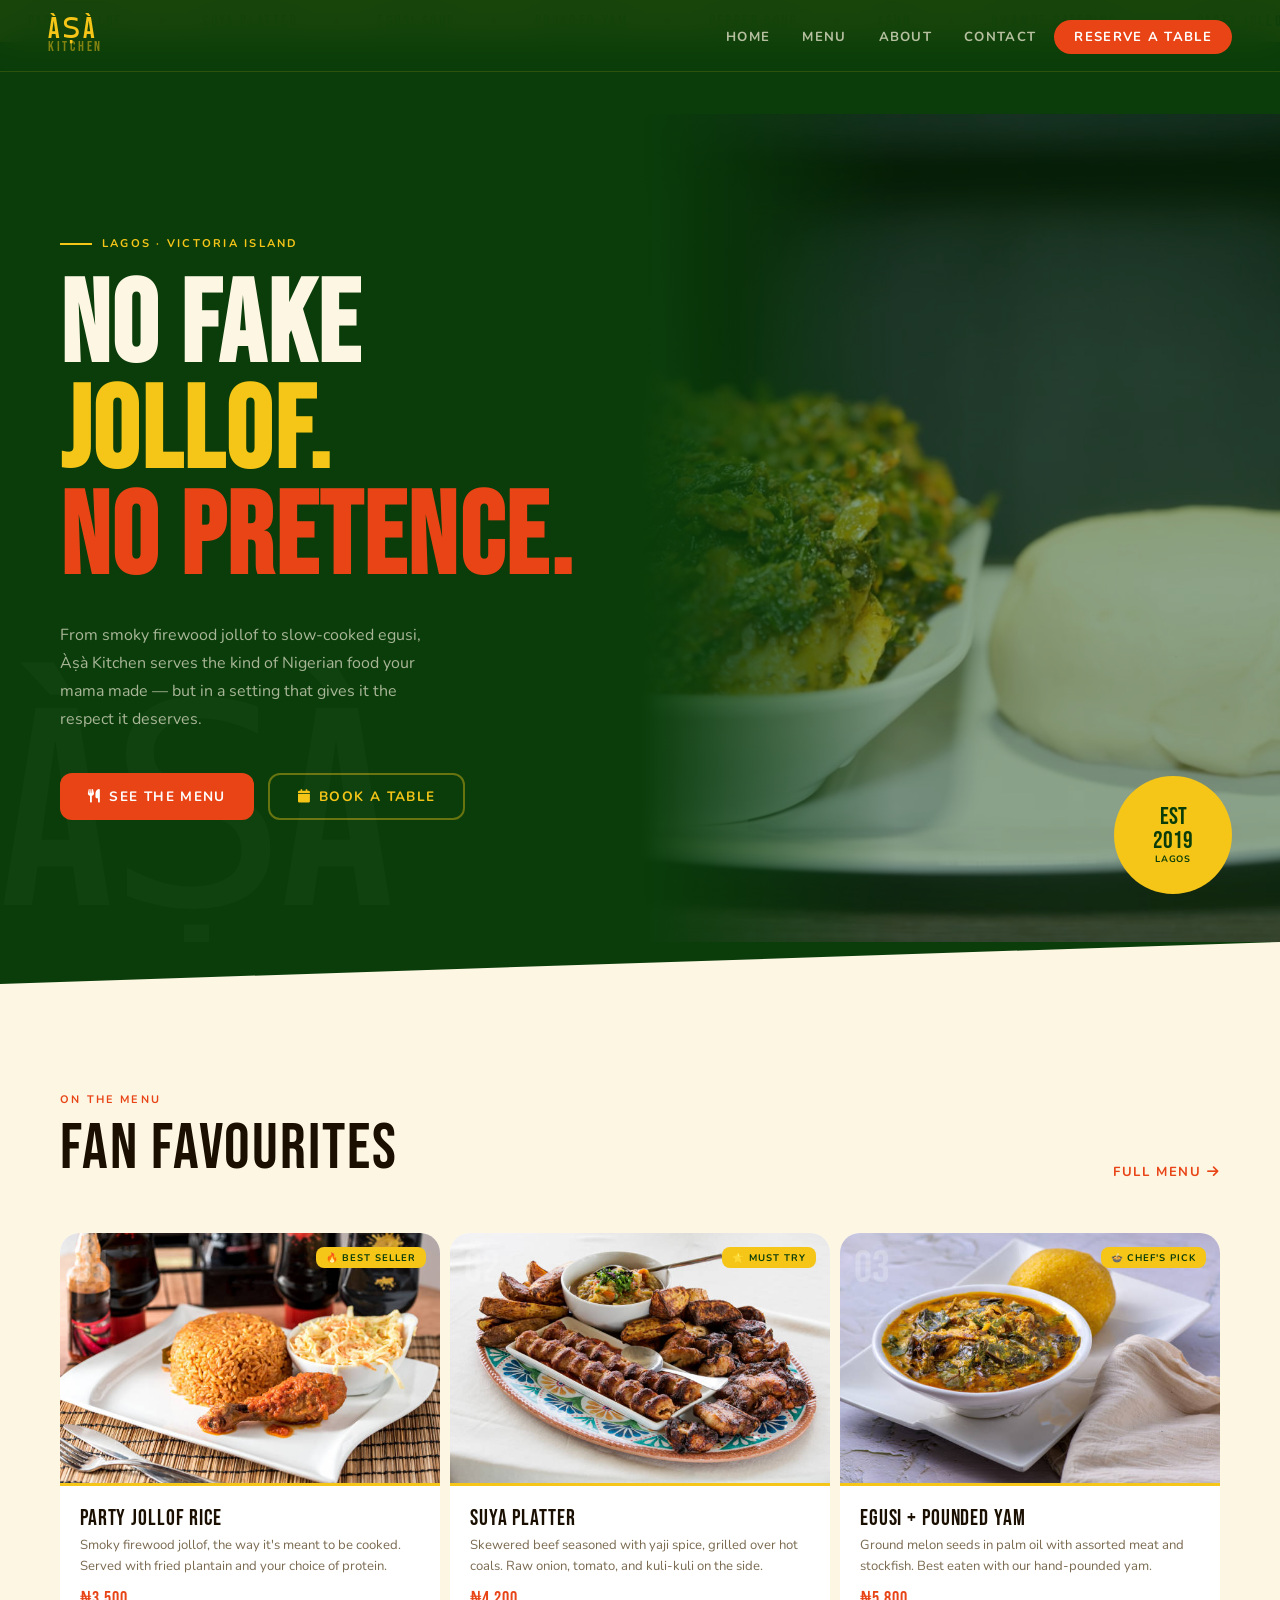
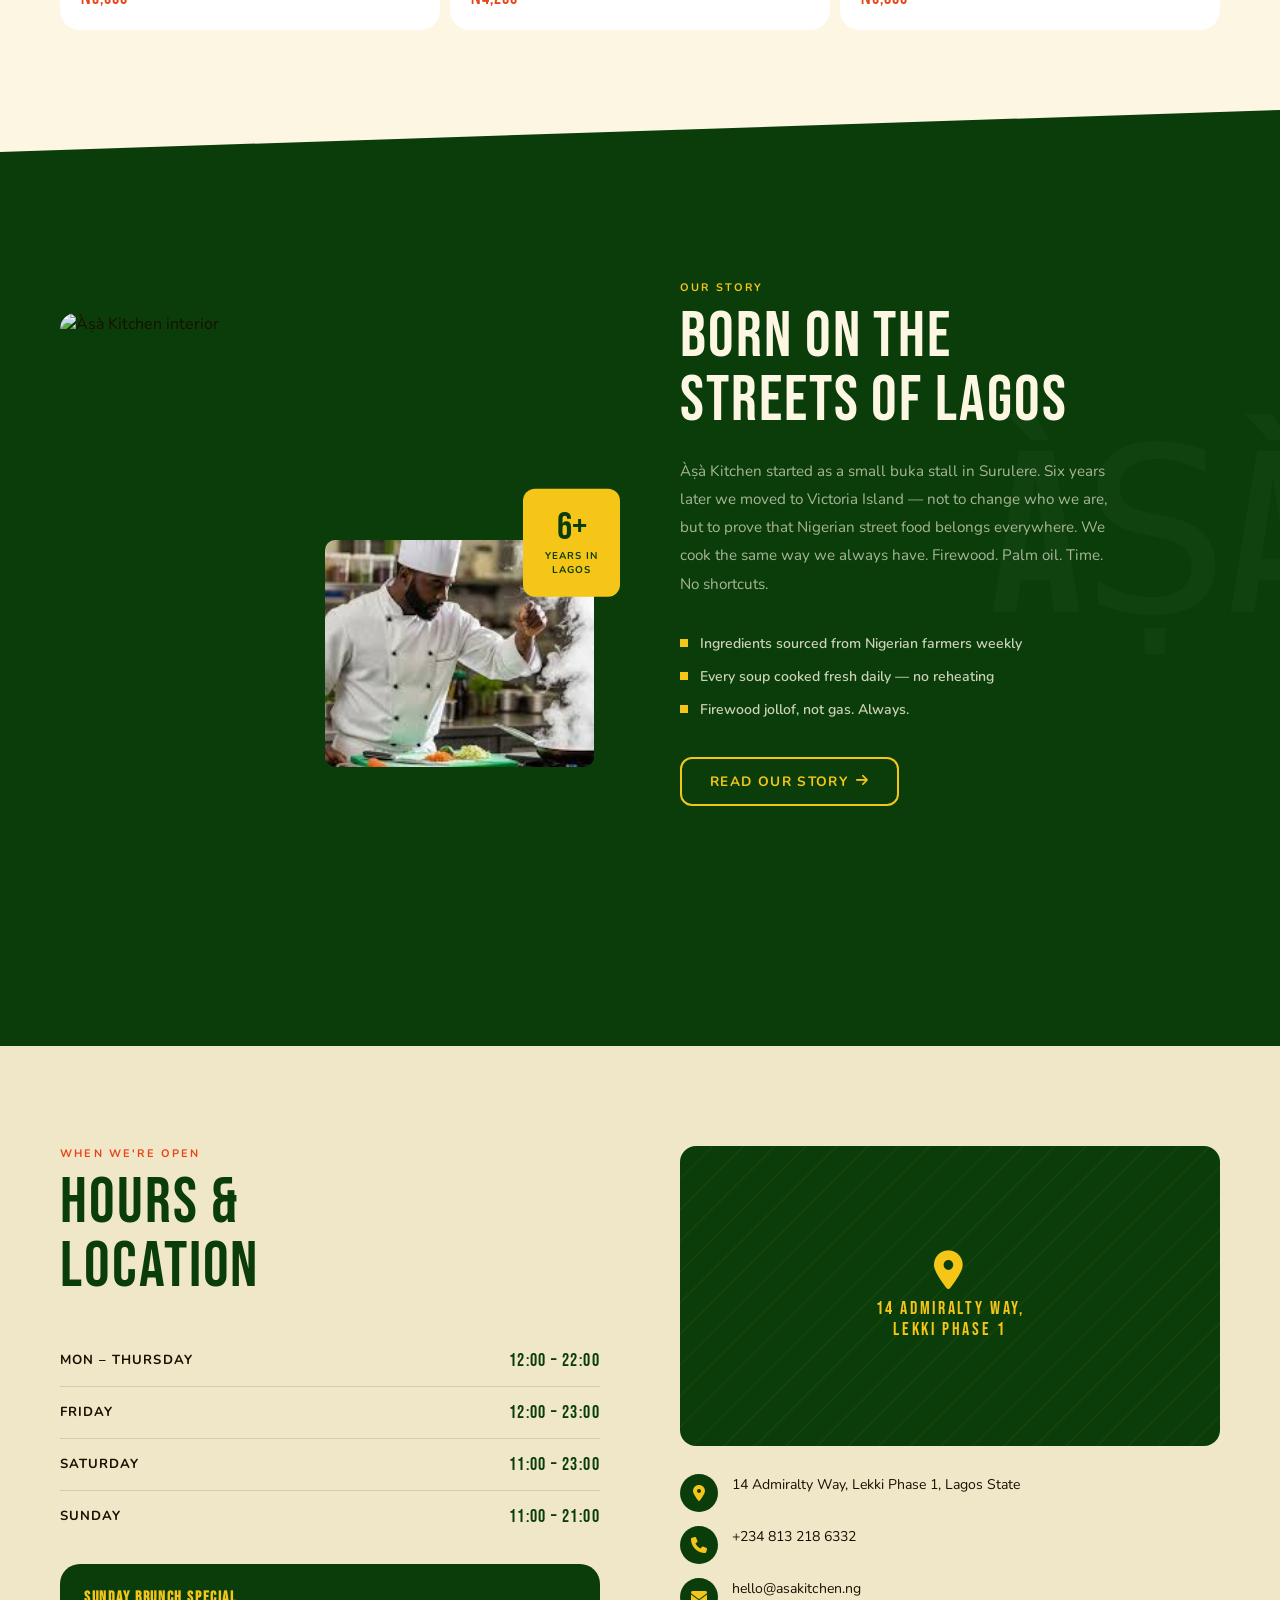
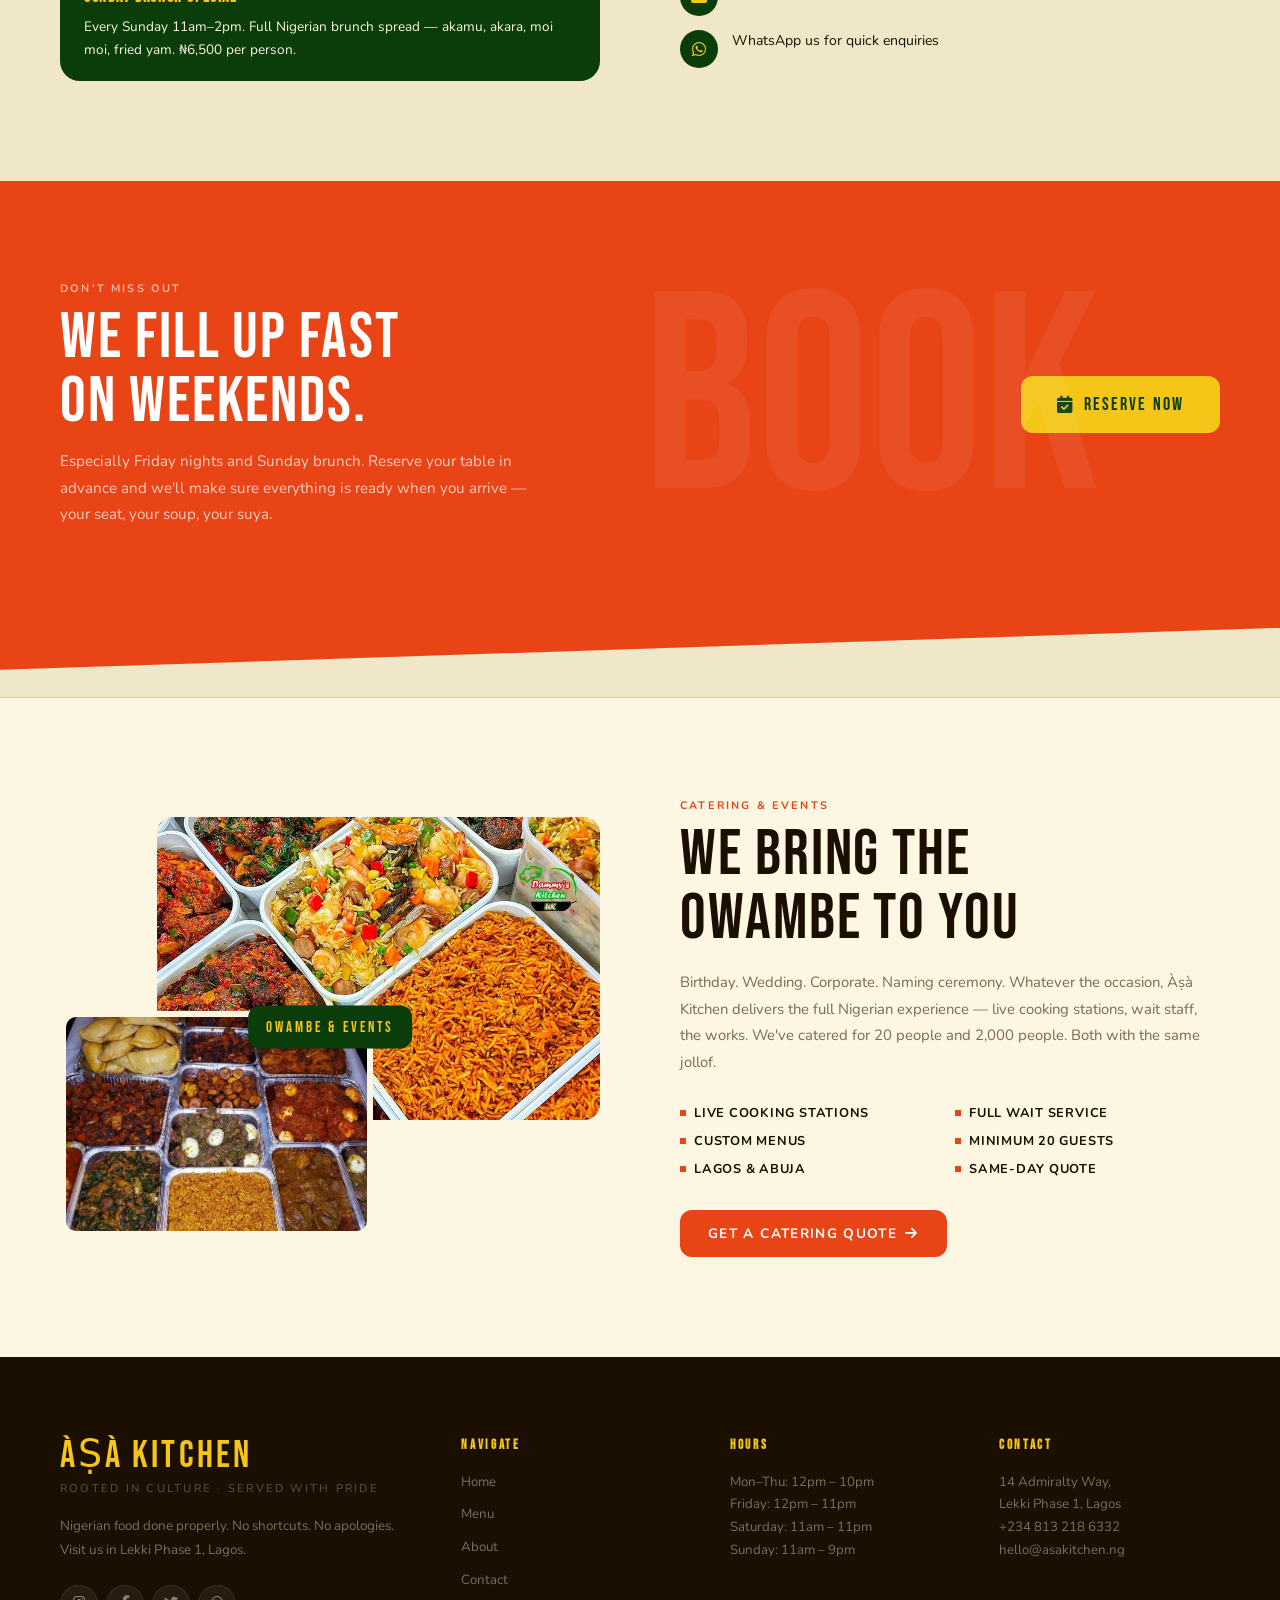
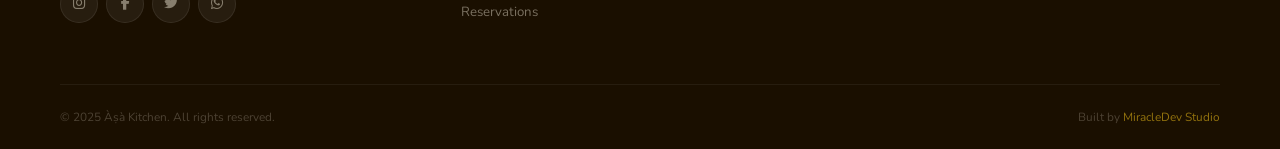
==== index.html @ 30924e13 "Add files via upload" ====
<!DOCTYPE html>
<html lang="en">
  <head>
    <meta charset="UTF-8" />
    <meta name="viewport" content="width=device-width,initial-scale=1.0" />
    <title>Àṣà Kitchen — Authentic Nigerian Street Food, Lagos</title>
    <link
      rel="stylesheet"
      href="https://cdnjs.cloudflare.com/ajax/libs/font-awesome/6.5.0/css/all.min.css"
    />
    <link rel="stylesheet" href="css/style.css" />
  </head>
  <body>
    <div id="preloader">
      <div class="pre-logo">ÀṢÀ</div>
      <div class="pre-tagline">Lagos · Nigerian Kitchen</div>
      <div class="pre-bar"><div class="pre-bar-fill"></div></div>
    </div>

    <nav class="navbar">
      <a href="index.html" class="nav-brand">ÀṢÀ <span>Kitchen</span></a>
      <ul class="nav-links" id="nav-links">
        <li><a href="index.html">Home</a></li>
        <li><a href="menu.html">Menu</a></li>
        <li><a href="about.html">About</a></li>
        <li><a href="contact.html">Contact</a></li>
        <li class="nav-reserve">
          <a href="reservations.html">Reserve a Table</a>
        </li>
      </ul>
      <div class="hamburger" id="hamburger">
        <span></span><span></span><span></span>
      </div>
    </nav>

    <!-- MARQUEE -->
    <div class="marquee-strip">
      <div class="marquee-track">
        <span>Party Jollof</span><span class="sep">✦</span>
        <span>Suya Platter</span><span class="sep">✦</span>
        <span>Egusi Soup</span><span class="sep">✦</span>
        <span>Pounded Yam</span><span class="sep">✦</span>
        <span>Pepper Soup</span><span class="sep">✦</span> <span>Asun</span
        ><span class="sep">✦</span> <span>Owambe Catering</span
        ><span class="sep">✦</span> <span>Party Jollof</span
        ><span class="sep">✦</span> <span>Suya Platter</span
        ><span class="sep">✦</span> <span>Egusi Soup</span
        ><span class="sep">✦</span> <span>Pounded Yam</span
        ><span class="sep">✦</span> <span>Pepper Soup</span
        ><span class="sep">✦</span> <span>Asun</span><span class="sep">✦</span>
        <span>Owambe Catering</span><span class="sep">✦</span>
      </div>
    </div>

    <!-- HERO -->
    <section class="hero">
      <div class="hero-left reveal">
        <div class="hero-eyebrow">Lagos · Victoria Island</div>
        <h1>
          No Fake<br />
          <span class="accent">Jollof.</span>
          <span class="accent-red">No Pretence.</span>
        </h1>
        <p class="hero-desc">
          From smoky firewood jollof to slow-cooked egusi, Àṣà Kitchen serves
          the kind of Nigerian food your mama made — but in a setting that gives
          it the respect it deserves.
        </p>
        <div class="hero-actions">
          <a href="menu.html" class="btn-primary"
            ><i class="fa fa-utensils"></i> See the Menu</a
          >
          <a href="reservations.html" class="btn-outline"
            ><i class="fa fa-calendar"></i> Book a Table</a
          >
        </div>
      </div>
      <div class="hero-right">
        <div class="hero-img-wrap">
          <img
            src="./img/nigerian-food.jpg"
            alt="Nigerian food"
          />
        </div>
        <div class="hero-badge">
          <div class="hero-badge-inner">EST<br />2019</div>
          <div class="hero-badge-sub">Lagos</div>
        </div>
      </div>
      <div class="hero-bg-text">ÀṢÀ</div>
    </section>

    <!-- FEATURED DISHES -->
    <div class="diag g2c"></div>
    <section class="featured">
      <div class="section-head reveal">
        <div>
          <div class="section-label">On The Menu</div>
          <div class="section-title">Fan Favourites</div>
        </div>
        <a href="menu.html" class="section-link"
          >Full Menu <i class="fa fa-arrow-right"></i
        ></a>
      </div>
      <div class="dishes-grid reveal">
        <div class="dish-card">
          <div class="dish-num">01</div>
          <div class="dish-tag">🔥 Best Seller</div>
          <div class="dish-img">
            <img
              src="./img/party-jollof.jpg"
              alt="Party Jollof Rice"
            />
          </div>
          <div class="dish-overlay">
            <div class="dish-overlay-text">View Dish →</div>
          </div>
          <div class="dish-info">
            <div class="dish-name">Party Jollof Rice</div>
            <div class="dish-desc">
              Smoky firewood jollof, the way it's meant to be cooked. Served
              with fried plantain and your choice of protein.
            </div>
            <div class="dish-price">₦3,500</div>
          </div>
        </div>
        <div class="dish-card">
          <div class="dish-num">02</div>
          <div class="dish-tag">⭐ Must Try</div>
          <div class="dish-img">
            <img
              src="./img/suya-platter.jpg"
              alt="Suya Platter"
            />
          </div>
          <div class="dish-overlay">
            <div class="dish-overlay-text">View Dish →</div>
          </div>
          <div class="dish-info">
            <div class="dish-name">Suya Platter</div>
            <div class="dish-desc">
              Skewered beef seasoned with yaji spice, grilled over hot coals.
              Raw onion, tomato, and kuli-kuli on the side.
            </div>
            <div class="dish-price">₦4,200</div>
          </div>
        </div>
        <div class="dish-card">
          <div class="dish-num">03</div>
          <div class="dish-tag">🍲 Chef's Pick</div>
          <div class="dish-img">
            <img
              src="./img/egusi-pounded-yam.jpg"
              alt="Egusi Soup"
            />
          </div>
          <div class="dish-overlay">
            <div class="dish-overlay-text">View Dish →</div>
          </div>
          <div class="dish-info">
            <div class="dish-name">Egusi + Pounded Yam</div>
            <div class="dish-desc">
              Ground melon seeds in palm oil with assorted meat and stockfish.
              Best eaten with our hand-pounded yam.
            </div>
            <div class="dish-price">₦5,800</div>
          </div>
        </div>
      </div>
    </section>

    <!-- OUR STORY -->
    <div class="diag c2g"></div>
    <section class="story">
      <div class="story-imgs reveal">
        <div class="story-img-main">
          <img
            src="https://images.unsplash.com/photo-1414235077428-338989a2e8c0?w=900&q=80"
            alt="Àṣà Kitchen interior"
          />
        </div>
        <div class="story-img-accent">
          <img
            src="./img/chef-cooking.jpg"
            alt="Chef cooking"
          />
        </div>
        <div class="story-stat">
          <div class="story-stat-num">6+</div>
          <div class="story-stat-label">Years in<br />Lagos</div>
        </div>
      </div>
      <div class="story-content reveal">
        <div class="section-label">Our Story</div>
        <div class="section-title">Born on the<br />Streets of Lagos</div>
        <p class="story-text">
          Àṣà Kitchen started as a small buka stall in Surulere. Six years later
          we moved to Victoria Island — not to change who we are, but to prove
          that Nigerian street food belongs everywhere. We cook the same way we
          always have. Firewood. Palm oil. Time. No shortcuts.
        </p>
        <div class="story-features">
          <div class="story-feature">
            <div class="story-dot"></div>
            Ingredients sourced from Nigerian farmers weekly
          </div>
          <div class="story-feature">
            <div class="story-dot"></div>
            Every soup cooked fresh daily — no reheating
          </div>
          <div class="story-feature">
            <div class="story-dot"></div>
            Firewood jollof, not gas. Always.
          </div>
        </div>
        <a href="about.html" class="btn-story"
          >Read Our Story <i class="fa fa-arrow-right"></i
        ></a>
      </div>
      <div class="story-tag-bg">ÀṢÀ</div>
    </section>

    <!-- HOURS & LOCATION -->
    <div class="diag s2g" style="background: var(--green)"></div>
    <div class="diag" style="background: var(--green)"></div>
    <section class="hours-loc">
      <div class="hours-side reveal">
        <div class="section-label">When We're Open</div>
        <div class="section-title">Hours &<br />Location</div>
        <div class="hours-list">
          <div class="hours-row">
            <div class="hours-day">Mon – Thursday</div>
            <div class="hours-time">12:00 – 22:00</div>
          </div>
          <div class="hours-row">
            <div class="hours-day">Friday</div>
            <div class="hours-time">12:00 – 23:00</div>
          </div>
          <div class="hours-row">
            <div class="hours-day">Saturday</div>
            <div class="hours-time">11:00 – 23:00</div>
          </div>
          <div class="hours-row">
            <div class="hours-day">Sunday</div>
            <div class="hours-time">11:00 – 21:00</div>
          </div>
        </div>
        <div class="hours-special">
          <strong>Sunday Brunch Special</strong>
          Every Sunday 11am–2pm. Full Nigerian brunch spread — akamu, akara, moi
          moi, fried yam. ₦6,500 per person.
        </div>
      </div>
      <div class="loc-side reveal">
        <div class="loc-map">
          <div class="loc-map-label">
            <i class="fa fa-map-marker-alt"></i>
            14 Admiralty Way,<br />Lekki Phase 1
          </div>
        </div>
        <div class="loc-details">
          <div class="loc-item">
            <div class="loc-icon"><i class="fa fa-map-marker-alt"></i></div>
            <div>14 Admiralty Way, Lekki Phase 1, Lagos State</div>
          </div>
          <div class="loc-item">
            <div class="loc-icon"><i class="fa fa-phone"></i></div>
            <div>
              <a href="tel:+2348132186332" style="color: var(--ink)"
                >+234 813 218 6332</a
              >
            </div>
          </div>
          <div class="loc-item">
            <div class="loc-icon"><i class="fa fa-envelope"></i></div>
            <div>
              <a href="mailto:hello@asakitchen.ng" style="color: var(--ink)"
                >hello@asakitchen.ng</a
              >
            </div>
          </div>
          <div class="loc-item">
            <div class="loc-icon"><i class="fab fa-whatsapp"></i></div>
            <div>
              <a href="https://wa.me/2348132186332" style="color: var(--ink)"
                >WhatsApp us for quick enquiries</a
              >
            </div>
          </div>
        </div>
      </div>
    </section>

    <!-- RESERVATION CTA -->
    <section class="reserve-cta reveal">
      <div>
        <div class="section-label">Don't Miss Out</div>
        <div class="section-title">We Fill Up Fast<br />on Weekends.</div>
        <p class="reserve-text">
          Especially Friday nights and Sunday brunch. Reserve your table in
          advance and we'll make sure everything is ready when you arrive — your
          seat, your soup, your suya.
        </p>
      </div>
      <a href="reservations.html" class="btn-reserve"
        ><i class="fa fa-calendar-check"></i> Reserve Now</a
      >
    </section>

    <!-- CATERING & EVENTS -->
    <div class="diag c2s" style="background: var(--red)"></div>
    <section class="catering">
      <div class="catering-imgs reveal">
        <div class="cat-img-1">
          <img
            src="./img/owambe-1.jpg"
            alt="Owambe catering"
          />
        </div>
        <div class="cat-img-2">
          <img
            src="./img/owambe-2.jpg"
            alt="Nigerian party food"
          />
        </div>
        <div class="catering-floating">OWAMBE & EVENTS</div>
      </div>
      <div class="catering-content reveal">
        <div class="section-label">Catering & Events</div>
        <div class="section-title">We Bring the<br />Owambe to You</div>
        <p class="catering-text">
          Birthday. Wedding. Corporate. Naming ceremony. Whatever the occasion,
          Àṣà Kitchen delivers the full Nigerian experience — live cooking
          stations, wait staff, the works. We've catered for 20 people and 2,000
          people. Both with the same jollof.
        </p>
        <div class="catering-perks">
          <div class="perk">Live Cooking Stations</div>
          <div class="perk">Full Wait Service</div>
          <div class="perk">Custom Menus</div>
          <div class="perk">Minimum 20 Guests</div>
          <div class="perk">Lagos & Abuja</div>
          <div class="perk">Same-Day Quote</div>
        </div>
        <a href="contact.html" class="btn-primary"
          >Get a Catering Quote <i class="fa fa-arrow-right"></i
        ></a>
      </div>
    </section>

    <!-- FOOTER -->
    <footer class="footer">
      <div class="footer-top">
        <div>
          <div class="footer-brand-name">ÀṢÀ Kitchen</div>
          <div class="footer-brand-tag">
            Rooted in Culture · Served with Pride
          </div>
          <p class="footer-brand-desc">
            Nigerian food done properly. No shortcuts. No apologies. Visit us in
            Lekki Phase 1, Lagos.
          </p>
          <div class="footer-socials">
            <a href="#" class="fsocial"><i class="fab fa-instagram"></i></a>
            <a href="#" class="fsocial"><i class="fab fa-facebook-f"></i></a>
            <a href="#" class="fsocial"><i class="fab fa-twitter"></i></a>
            <a href="https://wa.me/2348132186332" class="fsocial"
              ><i class="fab fa-whatsapp"></i
            ></a>
          </div>
        </div>
        <div class="footer-col">
          <h4>Navigate</h4>
          <ul>
            <li><a href="index.html">Home</a></li>
            <li><a href="menu.html">Menu</a></li>
            <li><a href="about.html">About</a></li>
            <li><a href="contact.html">Contact</a></li>
            <li><a href="reservations.html">Reservations</a></li>
          </ul>
        </div>
        <div class="footer-col">
          <h4>Hours</h4>
          <p>Mon–Thu: 12pm – 10pm</p>
          <p>Friday: 12pm – 11pm</p>
          <p>Saturday: 11am – 11pm</p>
          <p>Sunday: 11am – 9pm</p>
        </div>
        <div class="footer-col">
          <h4>Contact</h4>
          <p>14 Admiralty Way,<br />Lekki Phase 1, Lagos</p>
          <a href="tel:+2348132186332">+234 813 218 6332</a>
          <a href="mailto:hello@asakitchen.ng">hello@asakitchen.ng</a>
        </div>
      </div>
      <div class="footer-bottom">
        <p>&copy; 2025 Àṣà Kitchen. All rights reserved.</p>
        <p>Built by <a href="#">MiracleDev Studio</a></p>
      </div>
    </footer>

    <a href="#" class="back-top" id="backTop"><i class="fa fa-arrow-up"></i></a>
    <script src="js/main.js"></script>
  </body>
</html>
---- css/style.css ----
@import url("https://fonts.googleapis.com/css2?family=Bebas+Neue&family=Nunito:wght@300;400;600;700&display=swap");

:root {
  --green: #0a3d0a;
  --green2: #0f5c0f;
  --red: #e84416;
  --red-dk: #c23510;
  --yellow: #f5c518;
  --cream: #fdf6e3;
  --sand: #f0e6c8;
  --ink: #1a0f00;
  --muted: #7a6a50;
  --border: rgba(26, 15, 0, 0.12);
}

*,
*::before,
*::after {
  box-sizing: border-box;
  margin: 0;
  padding: 0;
}
html {
  scroll-behavior: smooth;
}
body {
  font-family: "Nunito", sans-serif;
  font-weight: 400;
  background: var(--cream);
  color: var(--ink);
  overflow-x: hidden;
}
a {
  text-decoration: none;
  transition: 0.3s ease;
}
img {
  max-width: 100%;
  display: block;
}

/* PRELOADER */
#preloader {
  position: fixed;
  inset: 0;
  background: var(--green);
  z-index: 99999;
  display: flex;
  align-items: center;
  justify-content: center;
  flex-direction: column;
  transition: opacity 0.6s ease, visibility 0.6s ease;
}
#preloader.hidden {
  opacity: 0;
  visibility: hidden;
  pointer-events: none;
}
.pre-logo {
  font-family: "Bebas Neue", sans-serif;
  font-size: 5rem;
  color: var(--yellow);
  letter-spacing: 0.1em;
  line-height: 1;
}
.pre-tagline {
  font-size: 0.72rem;
  color: rgba(245, 197, 24, 0.5);
  letter-spacing: 0.28em;
  text-transform: uppercase;
  margin-top: 8px;
}
.pre-bar {
  width: 120px;
  height: 3px;
  background: rgba(255, 255, 255, 0.1);
  border-radius: 8px;
  margin-top: 32px;
  overflow: hidden;
}
.pre-bar-fill {
  height: 100%;
  background: var(--yellow);
  border-radius: 8px;
  animation: loadbar 1.6s ease forwards;
}
@keyframes loadbar {
  from {
    width: 0;
  }
  to {
    width: 100%;
  }
}

/* NAVBAR */
.navbar {
  position: fixed;
  top: 0;
  left: 0;
  right: 0;
  z-index: 1000;
  padding: 0 48px;
  height: 72px;
  display: flex;
  align-items: center;
  justify-content: space-between;
  background: rgba(10, 61, 10, 0.94);
  backdrop-filter: blur(16px);
  border-bottom: 1px solid rgba(245, 197, 24, 0.15);
}
.nav-brand {
  font-family: "Bebas Neue", sans-serif;
  font-size: 1.8rem;
  letter-spacing: 0.08em;
  color: var(--yellow);
  line-height: 1;
}
.nav-brand span {
  color: rgba(245, 197, 24, 0.5);
  font-size: 0.85rem;
  letter-spacing: 0.2em;
  display: block;
  margin-top: -4px;
}
.nav-links {
  display: flex;
  align-items: center;
  gap: 4px;
  list-style: none;
}
.nav-links a {
  color: rgba(253, 246, 227, 0.7);
  font-size: 0.82rem;
  font-weight: 700;
  text-transform: uppercase;
  letter-spacing: 0.1em;
  padding: 6px 14px;
  border-radius: 999px;
  transition: color 0.2s;
}
.nav-links a:hover {
  color: var(--yellow);
}
.nav-links .nav-reserve a {
  background: var(--red);
  color: white;
  padding: 8px 20px;
  border-radius: 999px;
}
.nav-links .nav-reserve a:hover {
  background: var(--red-dk);
  color: white;
}
.hamburger {
  display: none;
  flex-direction: column;
  gap: 5px;
  cursor: pointer;
  padding: 4px;
}
.hamburger span {
  width: 24px;
  height: 2px;
  background: var(--yellow);
  border-radius: 8px;
  transition: all 0.3s ease;
  display: block;
}
.hamburger.open span:nth-child(1) {
  transform: rotate(45deg) translate(5px, 5px);
}
.hamburger.open span:nth-child(2) {
  opacity: 0;
}
.hamburger.open span:nth-child(3) {
  transform: rotate(-45deg) translate(5px, -5px);
}

/* MARQUEE */
.marquee-strip {
  background: var(--yellow);
  padding: 10px 0;
  overflow: hidden;
  white-space: nowrap;
}
.marquee-track {
  display: inline-flex;
  animation: marquee 22s linear infinite;
}
.marquee-track span {
  font-family: "Bebas Neue", sans-serif;
  font-size: 1rem;
  color: var(--green);
  letter-spacing: 0.15em;
  padding: 0 28px;
}
.marquee-track span.sep {
  color: var(--red);
  padding: 0 4px;
}
@keyframes marquee {
  from {
    transform: translateX(0);
  }
  to {
    transform: translateX(-50%);
  }
}

/* HERO */
.hero {
  min-height: 100vh;
  background: var(--green);
  display: grid;
  grid-template-columns: 1fr 1fr;
  position: relative;
  overflow: hidden;
  padding-top: 72px;
}
.hero-left {
  display: flex;
  flex-direction: column;
  justify-content: center;
  padding: 80px 48px 80px 60px;
  position: relative;
  z-index: 2;
}
.hero-eyebrow {
  display: inline-flex;
  align-items: center;
  gap: 10px;
  font-size: 0.7rem;
  font-weight: 700;
  text-transform: uppercase;
  letter-spacing: 0.2em;
  color: var(--yellow);
  margin-bottom: 24px;
}
.hero-eyebrow::before {
  content: "";
  width: 32px;
  height: 2px;
  background: var(--yellow);
}
.hero h1 {
  font-family: "Bebas Neue", sans-serif;
  font-size: clamp(4rem, 9vw, 8rem);
  line-height: 0.92;
  letter-spacing: 0.02em;
  color: var(--cream);
  margin-bottom: 28px;
}
.hero h1 .accent {
  color: var(--yellow);
  display: block;
}
.hero h1 .accent-red {
  color: var(--red);
  display: block;
}
.hero-desc {
  font-size: 1rem;
  color: rgba(253, 246, 227, 0.65);
  line-height: 1.75;
  max-width: 380px;
  margin-bottom: 40px;
}
.hero-actions {
  display: flex;
  gap: 14px;
  flex-wrap: wrap;
}
.btn-primary {
  display: inline-flex;
  align-items: center;
  gap: 8px;
  background: var(--red);
  color: white;
  font-weight: 700;
  font-size: 0.85rem;
  text-transform: uppercase;
  letter-spacing: 0.1em;
  padding: 14px 28px;
  border-radius: 12px;
  transition: background 0.25s, transform 0.2s;
}
.btn-primary:hover {
  background: var(--red-dk);
  transform: translateY(-2px);
  color: white;
}
.btn-outline {
  display: inline-flex;
  align-items: center;
  gap: 8px;
  border: 2px solid rgba(245, 197, 24, 0.4);
  color: var(--yellow);
  font-weight: 700;
  font-size: 0.85rem;
  text-transform: uppercase;
  letter-spacing: 0.1em;
  padding: 12px 28px;
  border-radius: 12px;
  transition: border-color 0.25s, background 0.25s;
}
.btn-outline:hover {
  border-color: var(--yellow);
  background: rgba(245, 197, 24, 0.1);
  color: var(--yellow);
}
.hero-right {
  position: relative;
  overflow: hidden;
}
.hero-img-wrap {
  position: absolute;
  inset: 0;
}
.hero-img-wrap img {
  width: 100%;
  height: 100%;
  object-fit: cover;
  opacity: 0.55;
  filter: saturate(1.3);
}
.hero-img-wrap::after {
  content: "";
  position: absolute;
  inset: 0;
  background: linear-gradient(to right, var(--green) 0%, transparent 40%);
}
.hero-badge {
  position: absolute;
  bottom: 48px;
  right: 48px;
  width: 118px;
  height: 118px;
  background: var(--yellow);
  border-radius: 50%;
  display: flex;
  flex-direction: column;
  align-items: center;
  justify-content: center;
  text-align: center;
  z-index: 3;
  animation: spin-slow 14s linear infinite;
}
.hero-badge-inner {
  font-family: "Bebas Neue", sans-serif;
  font-size: 1.5rem;
  color: var(--green);
  line-height: 1;
}
.hero-badge-sub {
  font-size: 0.58rem;
  font-weight: 700;
  color: var(--green);
  text-transform: uppercase;
  letter-spacing: 0.1em;
}
@keyframes spin-slow {
  from {
    transform: rotate(0);
  }
  to {
    transform: rotate(360deg);
  }
}
.hero-bg-text {
  position: absolute;
  bottom: -20px;
  left: 0;
  font-family: "Bebas Neue", sans-serif;
  font-size: 22vw;
  color: rgba(255, 255, 255, 0.022);
  line-height: 1;
  letter-spacing: -0.02em;
  pointer-events: none;
  user-select: none;
  white-space: nowrap;
}

/* DIAGONAL DIVIDERS */
.diag {
  width: 100%;
  height: 70px;
  position: relative;
  overflow: hidden;
}
.diag.g2c {
  background: var(--green);
}
.diag.g2c::after {
  content: "";
  position: absolute;
  bottom: 0;
  left: 0;
  right: 0;
  height: 100%;
  background: var(--cream);
  clip-path: polygon(0 60%, 100% 0, 100% 100%, 0 100%);
}
.diag.c2g {
  background: var(--cream);
}
.diag.c2g::after {
  content: "";
  position: absolute;
  bottom: 0;
  left: 0;
  right: 0;
  height: 100%;
  background: var(--green);
  clip-path: polygon(0 60%, 100% 0, 100% 100%, 0 100%);
}
.diag.s2g {
  background: var(--sand);
}
.diag.s2g::after {
  content: "";
  position: absolute;
  bottom: 0;
  left: 0;
  right: 0;
  height: 100%;
  background: var(--green);
  clip-path: polygon(0 60%, 100% 0, 100% 100%, 0 100%);
}
.diag.c2s {
  background: var(--cream);
}
.diag.c2s::after {
  content: "";
  position: absolute;
  bottom: 0;
  left: 0;
  right: 0;
  height: 100%;
  background: var(--sand);
  clip-path: polygon(0 60%, 100% 0, 100% 100%, 0 100%);
}

/* FEATURED */
.featured {
  background: var(--cream);
  padding: 80px 60px;
}
.section-head {
  display: flex;
  justify-content: space-between;
  align-items: flex-end;
  margin-bottom: 52px;
  gap: 24px;
  flex-wrap: wrap;
}
.section-label {
  font-size: 0.68rem;
  font-weight: 700;
  text-transform: uppercase;
  letter-spacing: 0.2em;
  color: var(--red);
  margin-bottom: 10px;
}
.section-title {
  font-family: "Bebas Neue", sans-serif;
  font-size: clamp(2.4rem, 5vw, 4rem);
  letter-spacing: 0.03em;
  color: var(--ink);
  line-height: 1;
}
.section-link {
  font-size: 0.82rem;
  font-weight: 700;
  text-transform: uppercase;
  letter-spacing: 0.12em;
  color: var(--red);
  display: flex;
  align-items: center;
  gap: 6px;
  flex-shrink: 0;
  transition: gap 0.2s;
}
.section-link:hover {
  gap: 12px;
  color: var(--red-dk);
}
.dishes-grid {
  display: grid;
  grid-template-columns: repeat(3, 1fr);
  gap: 10px;
}
.dish-card {
  background: white;
  position: relative;
  overflow: hidden;
  cursor: pointer;
  border-radius: 20px;
}
.dish-card:hover .dish-img img {
  transform: scale(1.08);
}
.dish-card:hover .dish-overlay {
  opacity: 1;
}
.dish-num {
  position: absolute;
  top: 14px;
  left: 14px;
  font-family: "Bebas Neue", sans-serif;
  font-size: 2.8rem;
  color: rgba(255, 255, 255, 0.22);
  line-height: 1;
  z-index: 2;
  pointer-events: none;
}
.dish-tag {
  position: absolute;
  top: 14px;
  right: 14px;
  background: var(--yellow);
  color: var(--green);
  font-size: 0.6rem;
  font-weight: 700;
  text-transform: uppercase;
  letter-spacing: 0.1em;
  padding: 4px 10px;
  border-radius: 8px;
  z-index: 2;
}
.dish-img {
  width: 100%;
  height: 250px;
  overflow: hidden;
}
.dish-img img {
  width: 100%;
  height: 100%;
  object-fit: cover;
  transition: transform 0.5s ease;
}
.dish-overlay {
  position: absolute;
  inset: 0;
  background: rgba(10, 61, 10, 0.65);
  opacity: 0;
  transition: opacity 0.3s ease;
  display: flex;
  align-items: center;
  justify-content: center;
}
.dish-overlay-text {
  font-family: "Bebas Neue", sans-serif;
  font-size: 1.2rem;
  color: var(--yellow);
  letter-spacing: 0.15em;
}
.dish-info {
  padding: 20px;
  border-top: 3px solid var(--yellow);
}
.dish-name {
  font-family: "Bebas Neue", sans-serif;
  font-size: 1.35rem;
  letter-spacing: 0.04em;
  color: var(--ink);
  margin-bottom: 4px;
}
.dish-desc {
  font-size: 0.82rem;
  color: var(--muted);
  line-height: 1.6;
}
.dish-price {
  font-family: "Bebas Neue", sans-serif;
  font-size: 1.15rem;
  color: var(--red);
  margin-top: 10px;
  letter-spacing: 0.05em;
}

/* STORY */
.story {
  background: var(--green);
  padding: 100px 60px;
  display: grid;
  grid-template-columns: 1fr 1fr;
  gap: 80px;
  align-items: center;
  position: relative;
  overflow: hidden;
}
.story-tag-bg {
  position: absolute;
  right: -40px;
  top: 50%;
  transform: translateY(-50%);
  font-family: "Bebas Neue", sans-serif;
  font-size: 18vw;
  color: rgba(255, 255, 255, 0.028);
  line-height: 1;
  pointer-events: none;
  user-select: none;
}
.story-imgs {
  position: relative;
  height: 460px;
}
.story-img-main {
  position: absolute;
  top: 0;
  left: 0;
  width: 75%;
  height: 80%;
  border-radius: 16px;
  overflow: hidden;
}
.story-img-main img {
  width: 100%;
  height: 100%;
  object-fit: cover;
}
.story-img-accent {
  position: absolute;
  bottom: 0;
  right: 0;
  width: 52%;
  height: 52%;
  border-radius: 16px;
  overflow: hidden;
  border: 6px solid var(--green);
}
.story-img-accent img {
  width: 100%;
  height: 100%;
  object-fit: cover;
}
.story-stat {
  position: absolute;
  top: 50%;
  right: -20px;
  transform: translateY(-50%);
  background: var(--yellow);
  padding: 20px 22px;
  text-align: center;
  border-radius: 12px;
  z-index: 2;
}
.story-stat-num {
  font-family: "Bebas Neue", sans-serif;
  font-size: 2.4rem;
  color: var(--green);
  line-height: 1;
}
.story-stat-label {
  font-size: 0.62rem;
  font-weight: 700;
  text-transform: uppercase;
  letter-spacing: 0.1em;
  color: var(--green);
  margin-top: 2px;
}
.story-content .section-label {
  color: var(--yellow);
}
.story-content .section-title {
  color: var(--cream);
}
.story-text {
  color: rgba(253, 246, 227, 0.65);
  font-size: 0.95rem;
  line-height: 1.85;
  margin: 24px 0 36px;
  max-width: 440px;
}
.story-features {
  display: flex;
  flex-direction: column;
  gap: 14px;
  margin-bottom: 38px;
}
.story-feature {
  display: flex;
  align-items: center;
  gap: 12px;
  font-size: 0.88rem;
  font-weight: 600;
  color: rgba(253, 246, 227, 0.8);
}
.story-dot {
  width: 8px;
  height: 8px;
  background: var(--yellow);
  border-radius: CIRCLE;
  flex-shrink: 0;
}
.btn-story {
  display: inline-flex;
  align-items: center;
  gap: 8px;
  background: transparent;
  border: 2px solid var(--yellow);
  color: var(--yellow);
  font-weight: 700;
  font-size: 0.85rem;
  text-transform: uppercase;
  letter-spacing: 0.1em;
  padding: 13px 28px;
  border-radius: 12px;
  transition: background 0.25s, color 0.25s;
}
.btn-story:hover {
  background: var(--yellow);
  color: var(--green);
}

/* HOURS & LOCATION */
.hours-loc {
  background: var(--sand);
  padding: 100px 60px;
  display: grid;
  grid-template-columns: 1fr 1fr;
  gap: 80px;
  align-items: start;
}
.hours-side .section-label {
  color: var(--red);
}
.hours-side .section-title {
  color: var(--green);
}
.hours-list {
  margin-top: 36px;
}
.hours-row {
  display: flex;
  justify-content: space-between;
  align-items: center;
  padding: 15px 0;
  border-bottom: 1px solid var(--border);
}
.hours-row:last-child {
  border-bottom: none;
}
.hours-day {
  font-size: 0.82rem;
  font-weight: 700;
  color: var(--ink);
  text-transform: uppercase;
  letter-spacing: 0.08em;
}
.hours-time {
  font-family: "Bebas Neue", sans-serif;
  font-size: 1.1rem;
  letter-spacing: 0.08em;
  color: var(--green);
}
.hours-special {
  margin-top: 22px;
  background: var(--green);
  color: var(--cream);
  padding: 20px 24px;
  border-radius: 20px;
  font-size: 0.85rem;
  line-height: 1.7;
}
.hours-special strong {
  color: var(--yellow);
  display: block;
  font-family: "Bebas Neue", sans-serif;
  font-size: 1rem;
  letter-spacing: 0.1em;
  margin-bottom: 4px;
}
.loc-map {
  width: 100%;
  height: 300px;
  background: var(--green);
  border-radius: 16px;
  display: flex;
  align-items: center;
  justify-content: center;
  position: relative;
  overflow: hidden;
}
.loc-map::before {
  content: "";
  position: absolute;
  inset: 0;
  background: repeating-linear-gradient(
    -45deg,
    transparent,
    transparent 20px,
    rgba(245, 197, 24, 0.04) 20px,
    rgba(245, 197, 24, 0.04) 22px
  );
}
.loc-map-label {
  font-family: "Bebas Neue", sans-serif;
  font-size: 1.1rem;
  color: var(--yellow);
  letter-spacing: 0.15em;
  text-align: center;
  position: relative;
  z-index: 1;
}
.loc-map-label i {
  font-size: 2.4rem;
  display: block;
  margin-bottom: 8px;
}
.loc-details {
  margin-top: 28px;
  display: flex;
  flex-direction: column;
  gap: 14px;
}
.loc-item {
  display: flex;
  align-items: flex-start;
  gap: 14px;
  font-size: 0.88rem;
  color: var(--ink);
  line-height: 1.6;
}
.loc-icon {
  width: 38px;
  height: 38px;
  background: var(--green);
  color: var(--yellow);
  border-radius: 50%;
  display: flex;
  align-items: center;
  justify-content: center;
  flex-shrink: 0;
  font-size: 1rem;
}

/* RESERVE CTA */
.reserve-cta {
  background: var(--red);
  padding: 100px 60px;
  display: grid;
  grid-template-columns: 1fr auto;
  gap: 60px;
  align-items: center;
  position: relative;
  overflow: hidden;
}
.reserve-cta::before {
  content: "BOOK";
  position: absolute;
  right: 180px;
  top: 50%;
  transform: translateY(-50%);
  font-family: "Bebas Neue", sans-serif;
  font-size: 22vw;
  color: rgba(255, 255, 255, 0.06);
  line-height: 1;
  pointer-events: none;
}
.reserve-cta .section-label {
  color: rgba(255, 255, 255, 0.6);
}
.reserve-cta .section-title {
  color: white;
}
.reserve-text {
  font-size: 0.95rem;
  color: rgba(255, 255, 255, 0.72);
  line-height: 1.75;
  margin-top: 14px;
  max-width: 480px;
}
.btn-reserve {
  display: inline-flex;
  align-items: center;
  gap: 10px;
  background: var(--yellow);
  color: var(--green);
  font-family: "Bebas Neue", sans-serif;
  font-size: 1.1rem;
  letter-spacing: 0.12em;
  padding: 18px 36px;
  border-radius: 12px;
  white-space: nowrap;
  transition: background 0.25s, transform 0.2s;
  flex-shrink: 0;
}
.btn-reserve:hover {
  background: #f0bc10;
  transform: translateY(-2px);
  color: var(--green);
}

/* CATERING */
.catering {
  background: var(--cream);
  padding: 100px 60px;
  display: grid;
  grid-template-columns: 1fr 1fr;
  gap: 80px;
  align-items: center;
}
.catering-imgs {
  position: relative;
  height: 420px;
}
.cat-img-1 {
  position: absolute;
  top: 0;
  right: 0;
  width: 82%;
  height: 72%;
  border-radius: 16px;
  overflow: hidden;
}
.cat-img-1 img {
  width: 100%;
  height: 100%;
  object-fit: cover;
}
.cat-img-2 {
  position: absolute;
  bottom: 0;
  left: 0;
  width: 58%;
  height: 54%;
  border-radius: 16px;
  overflow: hidden;
  border: 6px solid var(--cream);
}
.cat-img-2 img {
  width: 100%;
  height: 100%;
  object-fit: cover;
}
.catering-floating {
  position: absolute;
  top: 50%;
  left: 50%;
  transform: translate(-50%, -50%);
  background: var(--green);
  color: var(--yellow);
  font-family: "Bebas Neue", sans-serif;
  font-size: 0.95rem;
  letter-spacing: 0.2em;
  padding: 12px 18px;
  border-radius: 12px;
  white-space: nowrap;
  z-index: 2;
}
.catering-content .section-label {
  color: var(--red);
}
.catering-content .section-title {
  color: var(--ink);
  margin-bottom: 18px;
}
.catering-text {
  font-size: 0.93rem;
  color: var(--muted);
  line-height: 1.8;
  margin-bottom: 28px;
}
.catering-perks {
  display: grid;
  grid-template-columns: 1fr 1fr;
  gap: 10px;
  margin-bottom: 32px;
}
.perk {
  display: flex;
  align-items: center;
  gap: 8px;
  font-size: 0.8rem;
  font-weight: 700;
  color: var(--ink);
  text-transform: uppercase;
  letter-spacing: 0.06em;
}
.perk::before {
  content: "";
  width: 6px;
  height: 6px;
  background: var(--red);
  border-radius: CIRCLE;
  flex-shrink: 0;
}

/* FOOTER */
.footer {
  background: var(--ink);
  padding: 80px 60px 0;
}
.footer-top {
  display: grid;
  grid-template-columns: 1.6fr 1fr 1fr 1fr;
  gap: 48px;
  padding-bottom: 60px;
  border-bottom: 1px solid rgba(255, 255, 255, 0.06);
}
.footer-brand-name {
  font-family: "Bebas Neue", sans-serif;
  font-size: 2.4rem;
  color: var(--yellow);
  letter-spacing: 0.08em;
  line-height: 1;
  margin-bottom: 6px;
}
.footer-brand-tag {
  font-size: 0.7rem;
  color: rgba(253, 246, 227, 0.3);
  text-transform: uppercase;
  letter-spacing: 0.2em;
  margin-bottom: 18px;
}
.footer-brand-desc {
  font-size: 0.84rem;
  color: rgba(253, 246, 227, 0.42);
  line-height: 1.8;
  margin-bottom: 22px;
}
.footer-socials {
  display: flex;
  gap: 8px;
}
.fsocial {
  width: 38px;
  height: 38px;
  background: rgba(255, 255, 255, 0.06);
  border: 1px solid rgba(255, 255, 255, 0.08);
  border-radius: 50%;
  display: flex;
  align-items: center;
  justify-content: center;
  color: rgba(253, 246, 227, 0.45);
  font-size: 0.9rem;
  transition: background 0.2s, color 0.2s, border-color 0.2s;
}
.fsocial:hover {
  background: var(--red);
  color: white;
  border-color: var(--red);
}
.footer-col h4 {
  font-family: "Bebas Neue", sans-serif;
  font-size: 0.82rem;
  letter-spacing: 0.2em;
  color: var(--yellow);
  margin-bottom: 18px;
  text-transform: uppercase;
}
.footer-col ul {
  list-style: none;
  display: flex;
  flex-direction: column;
  gap: 10px;
}
.footer-col ul a,
.footer-col p,
.footer-col a {
  font-size: 0.83rem;
  color: rgba(253, 246, 227, 0.42);
  line-height: 1.7;
  display: block;
  transition: color 0.2s;
}
.footer-col ul a:hover,
.footer-col a:hover {
  color: var(--yellow);
}
.footer-bottom {
  padding: 24px 0;
  display: flex;
  justify-content: space-between;
  align-items: center;
  flex-wrap: wrap;
  gap: 12px;
}
.footer-bottom p {
  font-size: 0.74rem;
  color: rgba(253, 246, 227, 0.22);
}
.footer-bottom a {
  color: rgba(245, 197, 24, 0.55);
}
.footer-bottom a:hover {
  color: var(--yellow);
}

/* BACK TO TOP */
.back-top {
  position: fixed;
  bottom: 28px;
  right: 28px;
  width: 46px;
  height: 46px;
  background: var(--red);
  color: white;
  border-radius: CIRCLE;
  display: none;
  align-items: center;
  justify-content: center;
  font-size: 1rem;
  z-index: 500;
  box-shadow: 0 4px 16px rgba(232, 68, 22, 0.4);
  transition: transform 0.2s, background 0.2s;
}
.back-top.show {
  display: flex;
}
.back-top:hover {
  transform: translateY(-3px);
  background: var(--red-dk);
  color: white;
}

/* SCROLL REVEAL */
.reveal {
  opacity: 0;
  transform: translateY(28px);
  transition: opacity 0.7s ease, transform 0.7s ease;
}
.reveal.visible {
  opacity: 1;
  transform: translateY(0);
}

/* PAGE BANNER */
.page-banner {
  min-height: 340px;
  background: var(--green);
  display: flex;
  align-items: flex-end;
  padding: 60px 60px;
  padding-top: 100px;
  position: relative;
  overflow: hidden;
}
.page-banner::before {
  content: "";
  position: absolute;
  inset: 0;
  background: repeating-linear-gradient(
    -45deg,
    transparent,
    transparent 28px,
    rgba(245, 197, 24, 0.03) 28px,
    rgba(245, 197, 24, 0.03) 30px
  );
}
.page-banner-content {
  position: relative;
  z-index: 1;
}
.page-banner h1 {
  font-family: "Bebas Neue", sans-serif;
  font-size: clamp(3.5rem, 7vw, 6rem);
  letter-spacing: 0.04em;
  color: var(--cream);
  line-height: 1;
}
.page-banner .section-label {
  margin-bottom: 12px;
  color: var(--yellow);
}
.breadcrumb {
  display: flex;
  align-items: center;
  gap: 8px;
  margin-top: 14px;
  font-size: 0.76rem;
  font-weight: 700;
  text-transform: uppercase;
  letter-spacing: 0.1em;
  color: rgba(253, 246, 227, 0.4);
}
.breadcrumb a {
  color: rgba(253, 246, 227, 0.4);
}
.breadcrumb a:hover {
  color: var(--yellow);
}
.breadcrumb span {
  color: var(--yellow);
}

/* FORM STYLES */
.form-section {
  background: var(--cream);
  padding: 80px 60px;
}
.form-grid {
  display: grid;
  grid-template-columns: 1fr 1fr;
  gap: 80px;
  align-items: start;
  max-width: 1100px;
  margin: 0 auto;
}
.form-info .section-title {
  color: var(--green);
  margin-bottom: 20px;
}
.form-info-text {
  font-size: 0.93rem;
  color: var(--muted);
  line-height: 1.8;
  margin-bottom: 32px;
}
.form-contact-item {
  display: flex;
  align-items: flex-start;
  gap: 14px;
  margin-bottom: 20px;
  font-size: 0.88rem;
  color: var(--ink);
  line-height: 1.6;
}
.form-icon {
  width: 38px;
  height: 38px;
  background: var(--green);
  color: var(--yellow);
  border-radius: 50%;
  display: flex;
  align-items: center;
  justify-content: center;
  flex-shrink: 0;
  font-size: 1rem;
}
.form-card {
  background: white;
  border-radius: 28px;
  padding: 40px;
  border: 1px solid var(--border);
  box-shadow: 0 4px 24px rgba(26, 15, 0, 0.08);
}
.form-card h3 {
  font-family: "Bebas Neue", sans-serif;
  font-size: 1.6rem;
  letter-spacing: 0.05em;
  color: var(--green);
  margin-bottom: 24px;
}
.form-group {
  margin-bottom: 18px;
}
.form-group label {
  display: block;
  font-size: 0.78rem;
  font-weight: 700;
  text-transform: uppercase;
  letter-spacing: 0.1em;
  color: var(--ink);
  margin-bottom: 6px;
}
.form-group input,
.form-group select,
.form-group textarea {
  width: 100%;
  padding: 12px 14px;
  border: 1.5px solid var(--border);
  border-radius: 16px;
  background: var(--cream);
  color: var(--ink);
  font-family: "Nunito", sans-serif;
  font-size: 0.9rem;
  transition: border-color 0.2s, box-shadow 0.2s;
  outline: none;
}
.form-group input:focus,
.form-group select:focus,
.form-group textarea:focus {
  border-color: var(--green);
  box-shadow: 0 0 0 3px rgba(10, 61, 10, 0.08);
}
.form-group textarea {
  resize: vertical;
  min-height: 120px;
}
.form-row {
  display: grid;
  grid-template-columns: 1fr 1fr;
  gap: 14px;
}
.btn-submit {
  width: 100%;
  padding: 15px;
  background: var(--red);
  color: white;
  font-family: "Bebas Neue", sans-serif;
  font-size: 1rem;
  letter-spacing: 0.15em;
  border: none;
  border-radius: 16px;
  cursor: pointer;
  margin-top: 8px;
  transition: background 0.25s, transform 0.2s;
}
.btn-submit:hover {
  background: var(--red-dk);
  transform: translateY(-1px);
}

/* MENU PAGE */
.menu-section {
  background: var(--cream);
  padding: 80px 60px;
}
.menu-filter {
  display: flex;
  gap: 8px;
  flex-wrap: wrap;
  margin-bottom: 48px;
}
.filter-btn {
  font-family: "Bebas Neue", sans-serif;
  font-size: 0.85rem;
  letter-spacing: 0.12em;
  text-transform: uppercase;
  padding: 8px 20px;
  border-radius: 999px;
  border: 2px solid var(--border);
  background: transparent;
  color: var(--ink);
  cursor: pointer;
  transition: all 0.2s;
}
.filter-btn.active,
.filter-btn:hover {
  background: var(--green);
  color: var(--yellow);
  border-color: var(--green);
}
.menu-category-title {
  font-family: "Bebas Neue", sans-serif;
  font-size: 2rem;
  letter-spacing: 0.05em;
  color: var(--green);
  margin-bottom: 24px;
  padding-bottom: 10px;
  border-bottom: 3px solid var(--yellow);
}
.menu-grid {
  display: grid;
  grid-template-columns: repeat(auto-fill, minmax(280px, 1fr));
  gap: 20px;
  margin-bottom: 60px;
}
.menu-card {
  background: white;
  border-radius: 20px;
  overflow: hidden;
  border: 1px solid var(--border);
  transition: transform 0.25s, box-shadow 0.25s;
}
.menu-card:hover {
  transform: translateY(-4px);
  box-shadow: 0 8px 32px rgba(26, 15, 0, 0.12);
}
.menu-card-img {
  height: 180px;
  overflow: hidden;
}
.menu-card-img img {
  width: 100%;
  height: 100%;
  object-fit: cover;
  transition: transform 0.4s ease;
}
.menu-card:hover .menu-card-img img {
  transform: scale(1.06);
}
.menu-card-body {
  padding: 16px;
}
.menu-card-top {
  display: flex;
  justify-content: space-between;
  align-items: flex-start;
  gap: 8px;
  margin-bottom: 6px;
}
.menu-card-name {
  font-family: "Bebas Neue", sans-serif;
  font-size: 1.15rem;
  letter-spacing: 0.04em;
  color: var(--ink);
}
.menu-card-price {
  font-family: "Bebas Neue", sans-serif;
  font-size: 1.1rem;
  color: var(--red);
  white-space: nowrap;
}
.menu-card-desc {
  font-size: 0.82rem;
  color: var(--muted);
  line-height: 1.55;
}
.menu-badge {
  display: inline-block;
  font-size: 0.58rem;
  font-weight: 700;
  text-transform: uppercase;
  letter-spacing: 0.1em;
  padding: 3px 8px;
  border-radius: 8px;
  margin-bottom: 8px;
}
.badge-popular {
  background: rgba(232, 68, 22, 0.1);
  color: var(--red);
}
.badge-new {
  background: rgba(10, 61, 10, 0.1);
  color: var(--green);
}
.badge-spicy {
  background: rgba(245, 197, 24, 0.2);
  color: #8a6000;
}

/* ABOUT PAGE */
.about-section {
  background: var(--cream);
  padding: 80px 60px;
}
.about-grid {
  display: grid;
  grid-template-columns: 1fr 1fr;
  gap: 80px;
  align-items: center;
  margin-bottom: 80px;
}
.about-text .section-title {
  color: var(--green);
  margin-bottom: 20px;
}
.about-body {
  font-size: 0.95rem;
  color: var(--muted);
  line-height: 1.85;
  margin-bottom: 20px;
}
.about-img-wrap {
  border-radius: 20px;
  overflow: hidden;
  height: 440px;
}
.about-img-wrap img {
  width: 100%;
  height: 100%;
  object-fit: cover;
}
.values-section {
  background: var(--green);
  padding: 80px 60px;
}
.values-grid {
  display: grid;
  grid-template-columns: repeat(3, 1fr);
  gap: 2px;
  margin-top: 48px;
}
.value-card {
  background: rgba(255, 255, 255, 0.04);
  border: 1px solid rgba(255, 255, 255, 0.06);
  padding: 40px 32px;
  transition: background 0.3s;
}
.value-card:hover {
  background: rgba(255, 255, 255, 0.08);
}
.value-num {
  font-family: "Bebas Neue", sans-serif;
  font-size: 3rem;
  color: rgba(245, 197, 24, 0.2);
  line-height: 1;
  margin-bottom: 16px;
}
.value-title {
  font-family: "Bebas Neue", sans-serif;
  font-size: 1.3rem;
  color: var(--yellow);
  letter-spacing: 0.05em;
  margin-bottom: 10px;
}
.value-text {
  font-size: 0.85rem;
  color: rgba(253, 246, 227, 0.5);
  line-height: 1.75;
}
.values-section .section-title {
  color: var(--cream);
}
.values-section .section-label {
  color: var(--yellow);
}

/* RESPONSIVE */
@media (max-width: 1024px) {
  .hero {
    grid-template-columns: 1fr;
  }
  .hero-right {
    display: none;
  }
  .hero-left {
    padding: 80px 40px;
  }
  .story {
    grid-template-columns: 1fr;
    gap: 48px;
  }
  .story-imgs {
    height: 300px;
  }
  .hours-loc {
    grid-template-columns: 1fr;
    gap: 48px;
  }
  .catering {
    grid-template-columns: 1fr;
  }
  .catering-imgs {
    height: 300px;
  }
  .reserve-cta {
    grid-template-columns: 1fr;
  }
  .footer-top {
    grid-template-columns: 1fr 1fr;
  }
  .dishes-grid {
    grid-template-columns: 1fr 1fr;
  }
  .form-grid {
    grid-template-columns: 1fr;
  }
  .about-grid {
    grid-template-columns: 1fr;
  }
  .values-grid {
    grid-template-columns: 1fr 1fr;
  }
}

@media (max-width: 768px) {
  .navbar {
    padding: 0 20px;
  }
  .nav-links {
    position: fixed;
    top: 72px;
    left: 0;
    right: 0;
    background: var(--green);
    flex-direction: column;
    align-items: stretch;
    padding: 0;
    max-height: 0;
    overflow: hidden;
    transition: max-height 0.4s ease;
    gap: 0;
  }
  .nav-links.open {
    max-height: 420px;
  }
  .nav-links li a {
    display: block;
    padding: 15px 24px;
    border-bottom: 1px solid rgba(255, 255, 255, 0.06);
  }
  .nav-links .nav-reserve {
    padding: 16px 24px;
  }
  .hamburger {
    display: flex;
  }
  .featured,
  .story,
  .hours-loc,
  .reserve-cta,
  .catering,
  .footer,
  .about-section,
  .menu-section,
  .form-section,
  .values-section {
    padding-left: 24px;
    padding-right: 24px;
  }
  .dishes-grid {
    grid-template-columns: 1fr;
  }
  .footer-top {
    grid-template-columns: 1fr;
  }
  .catering-perks {
    grid-template-columns: 1fr;
  }
  .form-row {
    grid-template-columns: 1fr;
  }
  .values-grid {
    grid-template-columns: 1fr;
  }
  .page-banner {
    padding: 80px 24px 40px;
  }
  .story-stat {
    right: 0;
  }
}
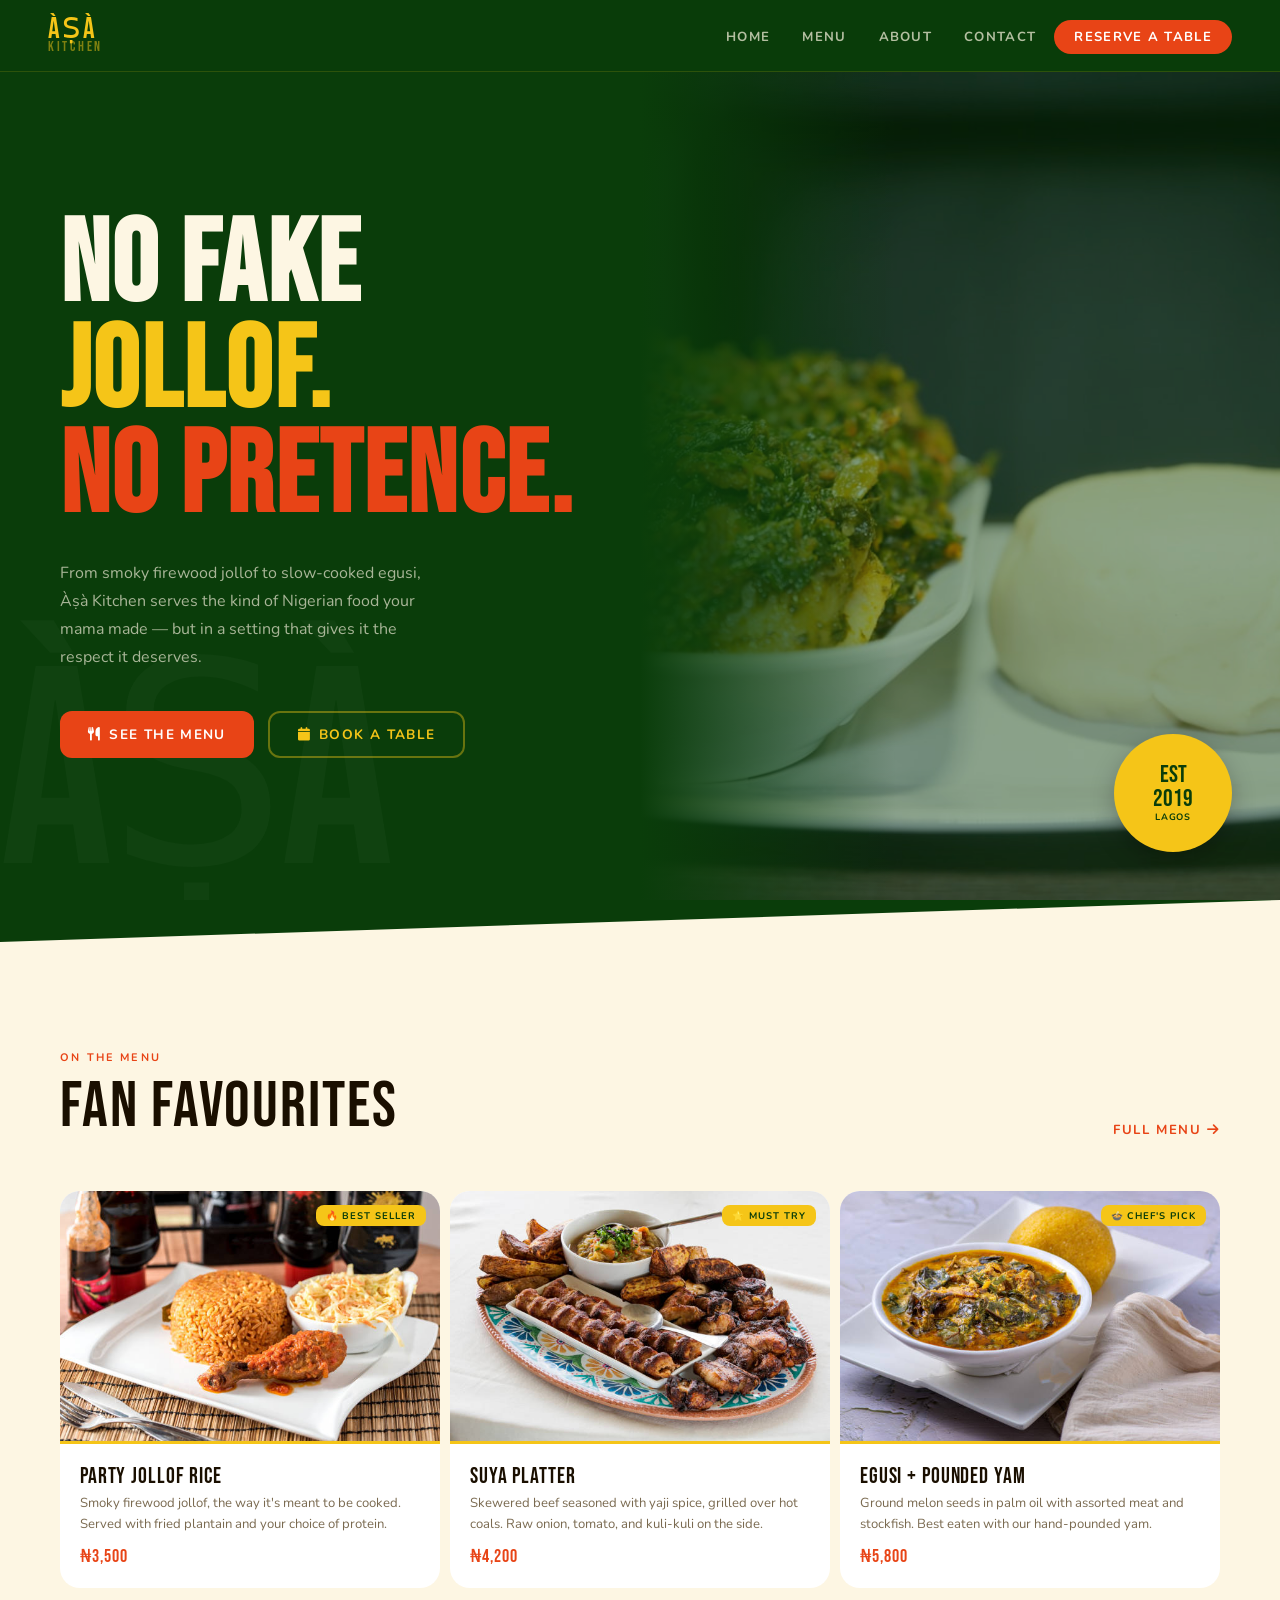
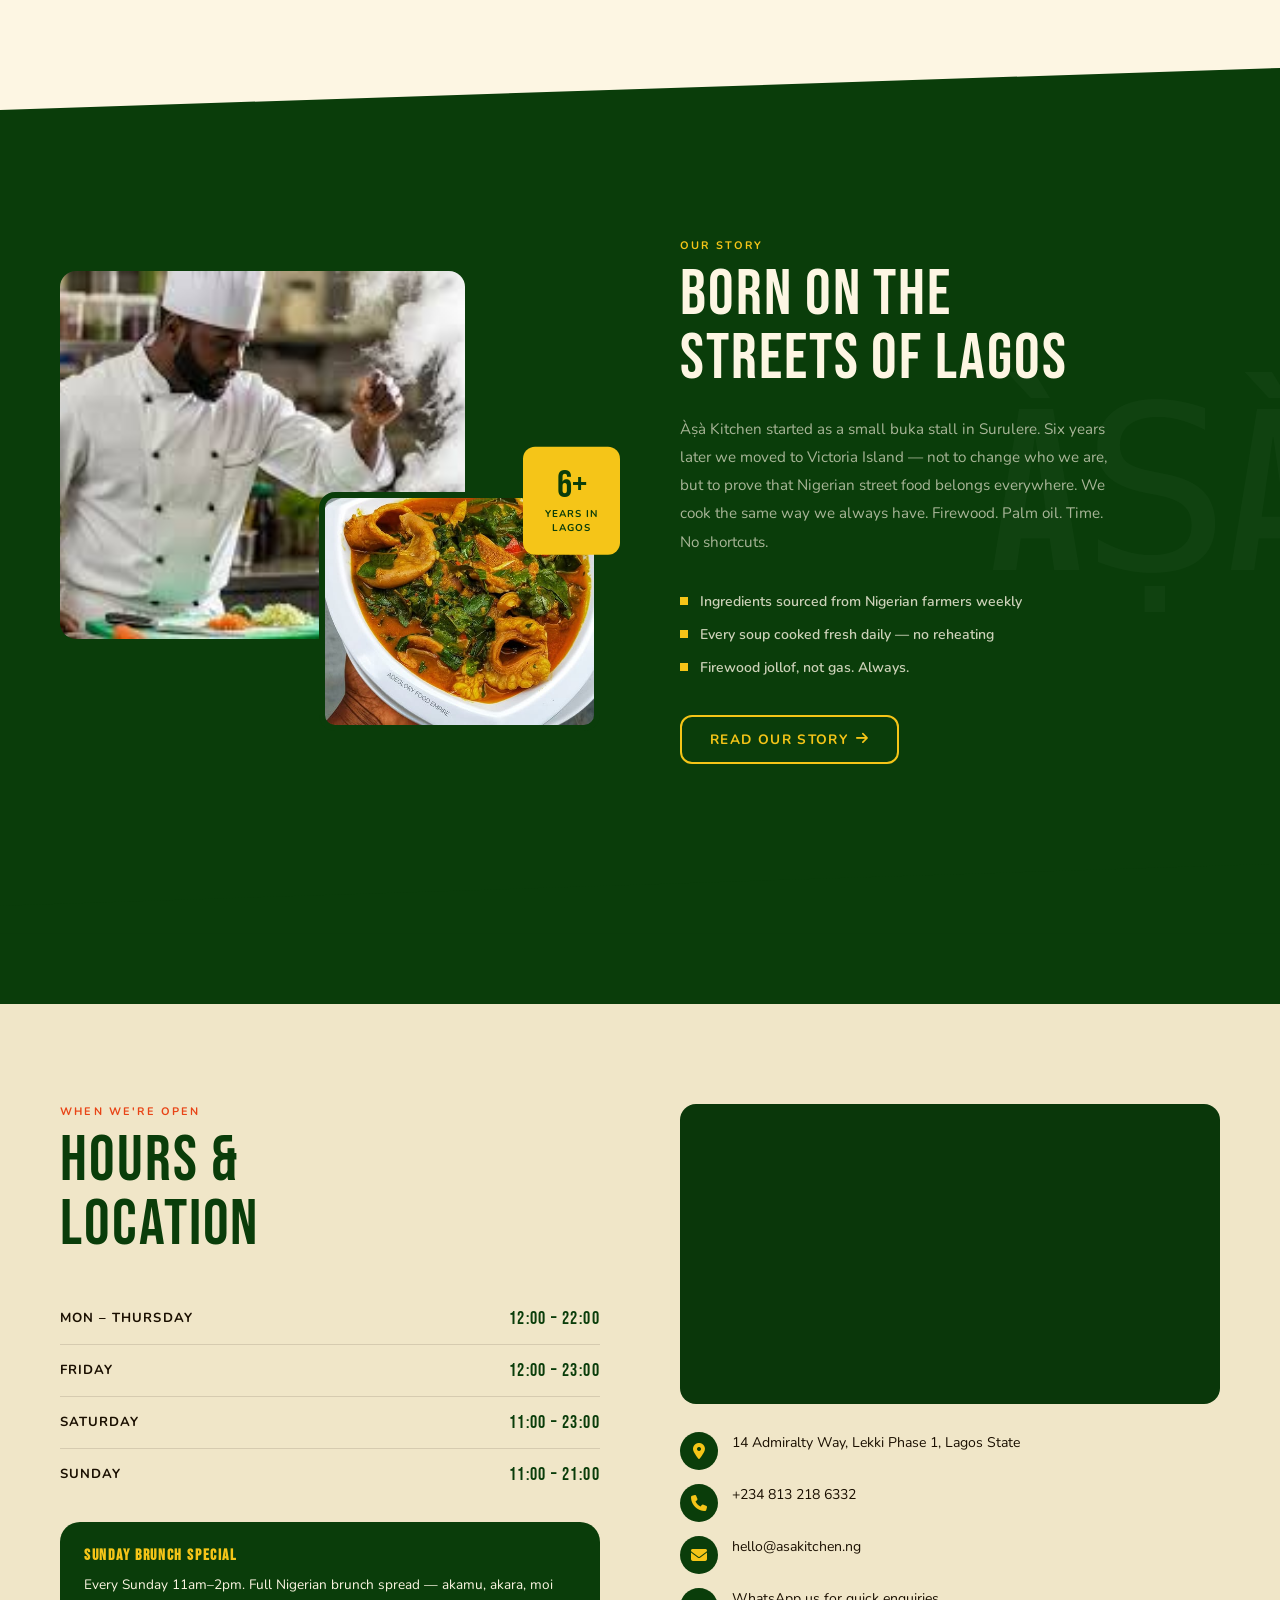
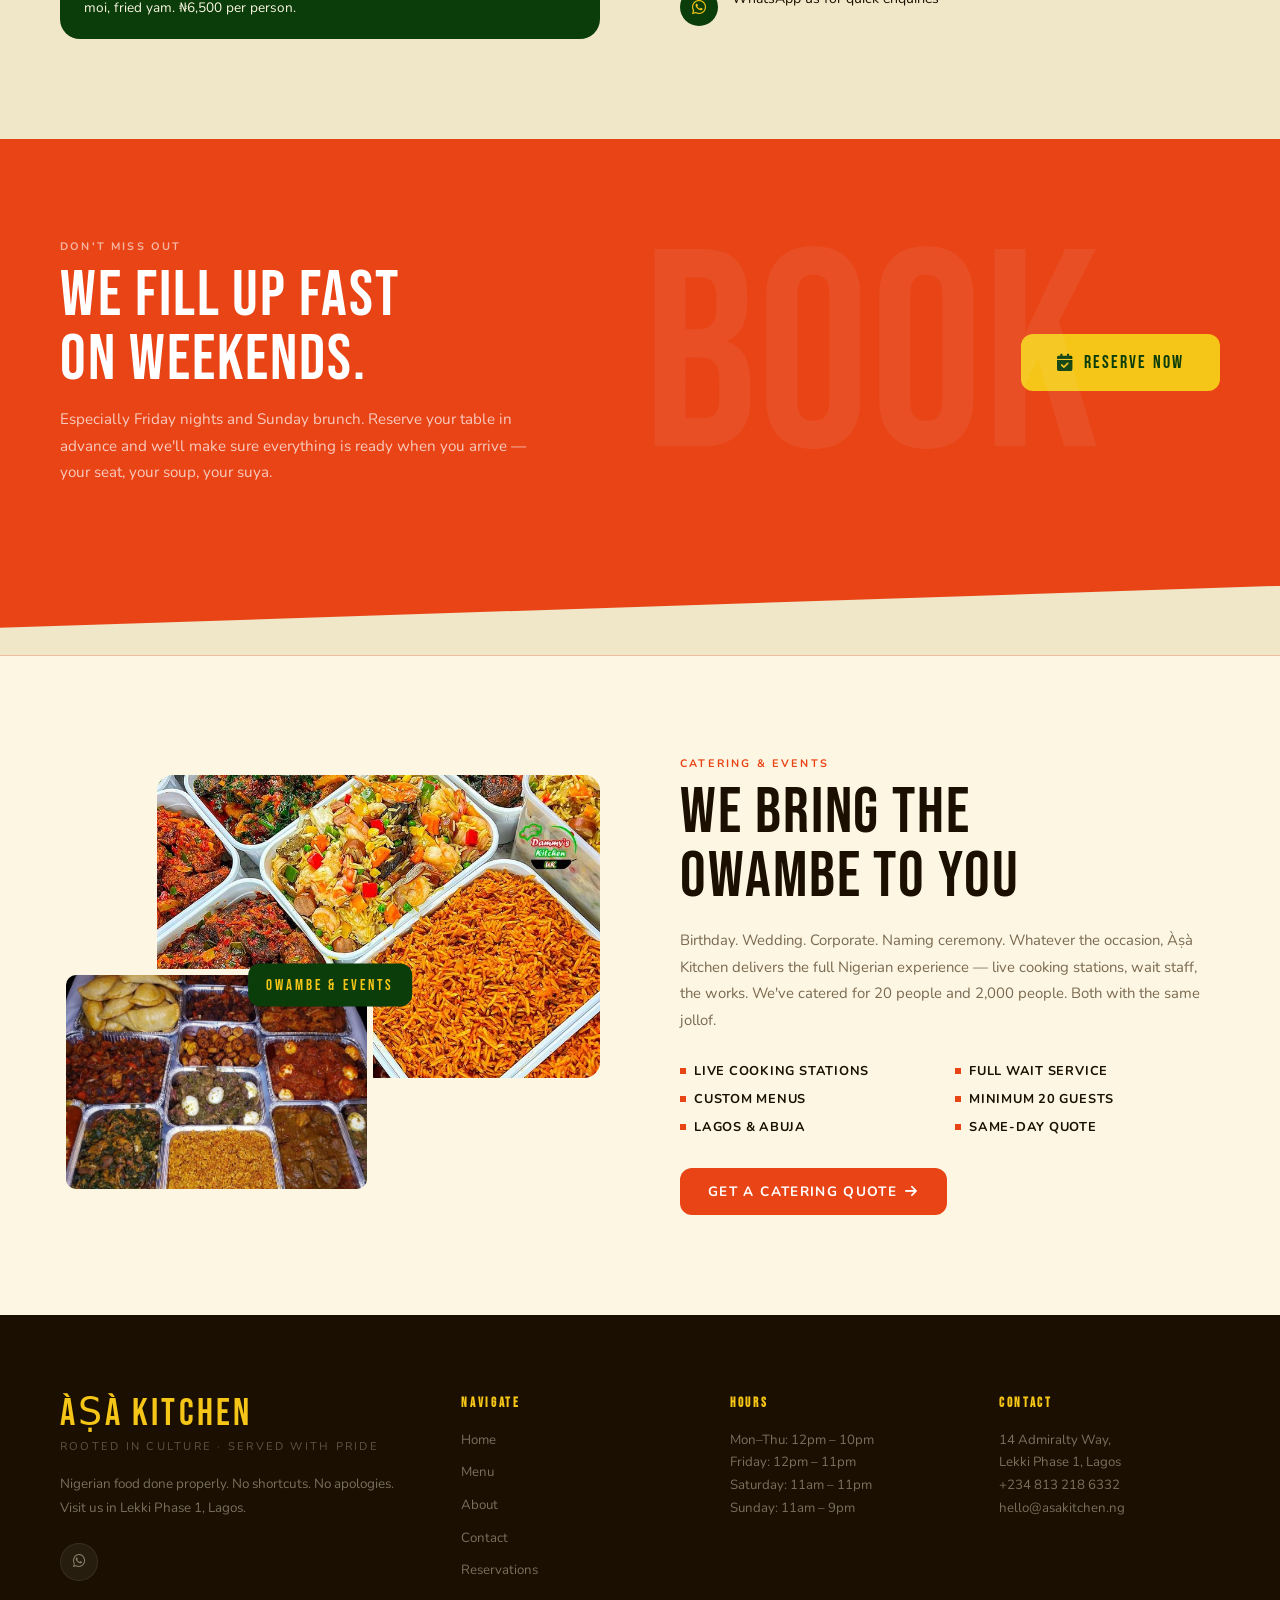
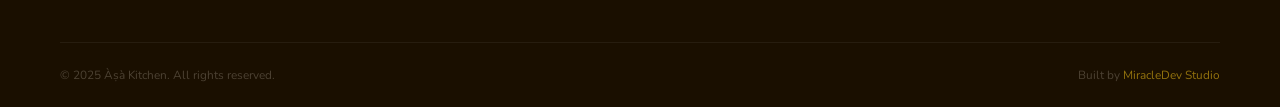
==== commit 72ae0332: "Add files via upload" ====
--- a/index.html
+++ b/index.html
@@ -13,7 +13,7 @@
   <body>
     <div id="preloader">
       <div class="pre-logo">ÀṢÀ</div>
-      <div class="pre-tagline">Lagos · Nigerian Kitchen</div>
+      <div class="pre-tagline">Rooted in Culture · Served with Pride</div>
       <div class="pre-bar"><div class="pre-bar-fill"></div></div>
     </div>
 
@@ -33,29 +33,9 @@
       </div>
     </nav>
 
-    <!-- MARQUEE -->
-    <div class="marquee-strip">
-      <div class="marquee-track">
-        <span>Party Jollof</span><span class="sep">✦</span>
-        <span>Suya Platter</span><span class="sep">✦</span>
-        <span>Egusi Soup</span><span class="sep">✦</span>
-        <span>Pounded Yam</span><span class="sep">✦</span>
-        <span>Pepper Soup</span><span class="sep">✦</span> <span>Asun</span
-        ><span class="sep">✦</span> <span>Owambe Catering</span
-        ><span class="sep">✦</span> <span>Party Jollof</span
-        ><span class="sep">✦</span> <span>Suya Platter</span
-        ><span class="sep">✦</span> <span>Egusi Soup</span
-        ><span class="sep">✦</span> <span>Pounded Yam</span
-        ><span class="sep">✦</span> <span>Pepper Soup</span
-        ><span class="sep">✦</span> <span>Asun</span><span class="sep">✦</span>
-        <span>Owambe Catering</span><span class="sep">✦</span>
-      </div>
-    </div>
-
     <!-- HERO -->
     <section class="hero">
       <div class="hero-left reveal">
-        <div class="hero-eyebrow">Lagos · Victoria Island</div>
         <h1>
           No Fake<br />
           <span class="accent">Jollof.</span>
@@ -104,7 +84,6 @@
       </div>
       <div class="dishes-grid reveal">
         <div class="dish-card">
-          <div class="dish-num">01</div>
           <div class="dish-tag">🔥 Best Seller</div>
           <div class="dish-img">
             <img
@@ -125,7 +104,6 @@
           </div>
         </div>
         <div class="dish-card">
-          <div class="dish-num">02</div>
           <div class="dish-tag">⭐ Must Try</div>
           <div class="dish-img">
             <img
@@ -146,7 +124,6 @@
           </div>
         </div>
         <div class="dish-card">
-          <div class="dish-num">03</div>
           <div class="dish-tag">🍲 Chef's Pick</div>
           <div class="dish-img">
             <img
@@ -175,14 +152,14 @@
       <div class="story-imgs reveal">
         <div class="story-img-main">
           <img
-            src="https://images.unsplash.com/photo-1414235077428-338989a2e8c0?w=900&q=80"
-            alt="Àṣà Kitchen interior"
+            src="./img/chef-cooking.jpg"
+            alt="Chef cooking over firewood at Àṣà Kitchen"
           />
         </div>
         <div class="story-img-accent">
           <img
-            src="./img/chef-cooking.jpg"
-            alt="Chef cooking"
+            src="./img/ofe-oha-soup.jpg"
+            alt="Ofe oha soup, cooked fresh"
           />
         </div>
         <div class="story-stat">
@@ -253,10 +230,15 @@
       </div>
       <div class="loc-side reveal">
         <div class="loc-map">
-          <div class="loc-map-label">
-            <i class="fa fa-map-marker-alt"></i>
-            14 Admiralty Way,<br />Lekki Phase 1
-          </div>
+          <iframe
+            src="https://www.google.com/maps?q=14+Admiralty+Way,+Lekki+Phase+1,+Lagos&output=embed"
+            width="100%"
+            height="100%"
+            style="border: 0"
+            allowfullscreen=""
+            loading="lazy"
+            title="Àṣà Kitchen location map"
+          ></iframe>
         </div>
         <div class="loc-details">
           <div class="loc-item">
@@ -361,9 +343,6 @@
             Lekki Phase 1, Lagos.
           </p>
           <div class="footer-socials">
-            <a href="#" class="fsocial"><i class="fab fa-instagram"></i></a>
-            <a href="#" class="fsocial"><i class="fab fa-facebook-f"></i></a>
-            <a href="#" class="fsocial"><i class="fab fa-twitter"></i></a>
             <a href="https://wa.me/2348132186332" class="fsocial"
               ><i class="fab fa-whatsapp"></i
             ></a>
@@ -395,7 +374,7 @@
       </div>
       <div class="footer-bottom">
         <p>&copy; 2025 Àṣà Kitchen. All rights reserved.</p>
-        <p>Built by <a href="#">MiracleDev Studio</a></p>
+        <p>Built by <a href="https://miracledev.netlify.app" target="_blank" rel="noopener">MiracleDev Studio</a></p>
       </div>
     </footer>
 
--- a/css/style.css
+++ b/css/style.css
@@ -177,37 +177,6 @@
   transform: rotate(-45deg) translate(5px, -5px);
 }
 
-/* MARQUEE */
-.marquee-strip {
-  background: var(--yellow);
-  padding: 10px 0;
-  overflow: hidden;
-  white-space: nowrap;
-}
-.marquee-track {
-  display: inline-flex;
-  animation: marquee 22s linear infinite;
-}
-.marquee-track span {
-  font-family: "Bebas Neue", sans-serif;
-  font-size: 1rem;
-  color: var(--green);
-  letter-spacing: 0.15em;
-  padding: 0 28px;
-}
-.marquee-track span.sep {
-  color: var(--red);
-  padding: 0 4px;
-}
-@keyframes marquee {
-  from {
-    transform: translateX(0);
-  }
-  to {
-    transform: translateX(-50%);
-  }
-}
-
 /* HERO */
 .hero {
   min-height: 100vh;
@@ -344,7 +313,7 @@
   justify-content: center;
   text-align: center;
   z-index: 3;
-  animation: spin-slow 14s linear infinite;
+  box-shadow: 0 8px 24px rgba(0, 0, 0, 0.25);
 }
 .hero-badge-inner {
   font-family: "Bebas Neue", sans-serif;
@@ -358,14 +327,6 @@
   color: var(--green);
   text-transform: uppercase;
   letter-spacing: 0.1em;
-}
-@keyframes spin-slow {
-  from {
-    transform: rotate(0);
-  }
-  to {
-    transform: rotate(360deg);
-  }
 }
 .hero-bg-text {
   position: absolute;
@@ -502,17 +463,6 @@
 }
 .dish-card:hover .dish-overlay {
   opacity: 1;
-}
-.dish-num {
-  position: absolute;
-  top: 14px;
-  left: 14px;
-  font-family: "Bebas Neue", sans-serif;
-  font-size: 2.8rem;
-  color: rgba(255, 255, 255, 0.22);
-  line-height: 1;
-  z-index: 2;
-  pointer-events: none;
 }
 .dish-tag {
   position: absolute;
@@ -777,37 +727,11 @@
   height: 300px;
   background: var(--green);
   border-radius: 16px;
-  display: flex;
-  align-items: center;
-  justify-content: center;
-  position: relative;
-  overflow: hidden;
-}
-.loc-map::before {
-  content: "";
-  position: absolute;
-  inset: 0;
-  background: repeating-linear-gradient(
-    -45deg,
-    transparent,
-    transparent 20px,
-    rgba(245, 197, 24, 0.04) 20px,
-    rgba(245, 197, 24, 0.04) 22px
-  );
-}
-.loc-map-label {
-  font-family: "Bebas Neue", sans-serif;
-  font-size: 1.1rem;
-  color: var(--yellow);
-  letter-spacing: 0.15em;
-  text-align: center;
-  position: relative;
-  z-index: 1;
-}
-.loc-map-label i {
-  font-size: 2.4rem;
+  overflow: hidden;
+  filter: grayscale(0.15) contrast(1.05);
+}
+.loc-map iframe {
   display: block;
-  margin-bottom: 8px;
 }
 .loc-details {
   margin-top: 28px;
@@ -1303,6 +1227,26 @@
   background: var(--red-dk);
   transform: translateY(-1px);
 }
+.btn-submit:disabled {
+  opacity: 0.7;
+  cursor: default;
+  transform: none;
+}
+.form-success {
+  font-size: 0.85rem;
+  color: var(--green2);
+  font-weight: 700;
+  text-align: center;
+  margin-top: 12px;
+  max-height: 0;
+  overflow: hidden;
+  opacity: 0;
+  transition: max-height 0.3s ease, opacity 0.3s ease;
+}
+.form-success.show {
+  max-height: 60px;
+  opacity: 1;
+}
 
 /* MENU PAGE */
 .menu-section {
@@ -1474,12 +1418,17 @@
 .value-card:hover {
   background: rgba(255, 255, 255, 0.08);
 }
-.value-num {
-  font-family: "Bebas Neue", sans-serif;
-  font-size: 3rem;
-  color: rgba(245, 197, 24, 0.2);
-  line-height: 1;
-  margin-bottom: 16px;
+.value-icon {
+  width: 48px;
+  height: 48px;
+  border-radius: 50%;
+  background: rgba(245, 197, 24, 0.12);
+  color: var(--yellow);
+  display: flex;
+  align-items: center;
+  justify-content: center;
+  font-size: 1.3rem;
+  margin-bottom: 18px;
 }
 .value-title {
   font-family: "Bebas Neue", sans-serif;
